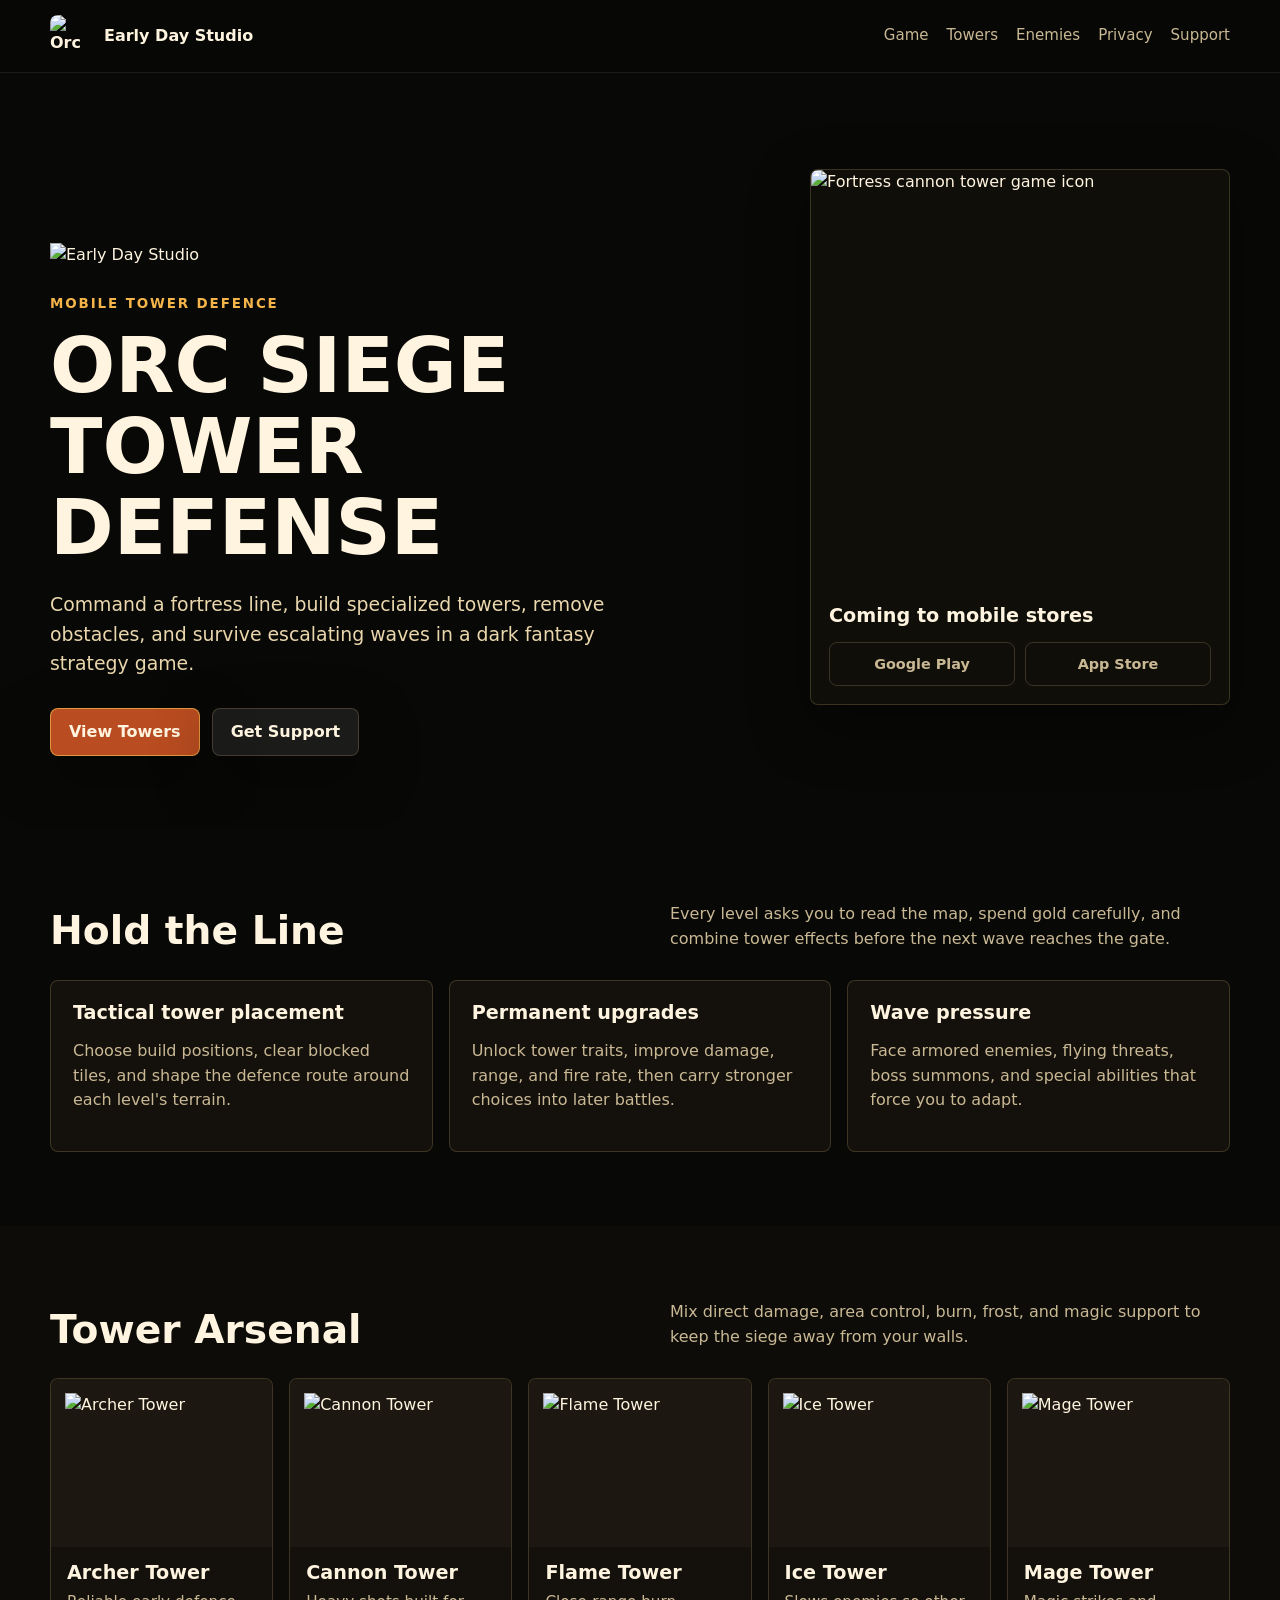
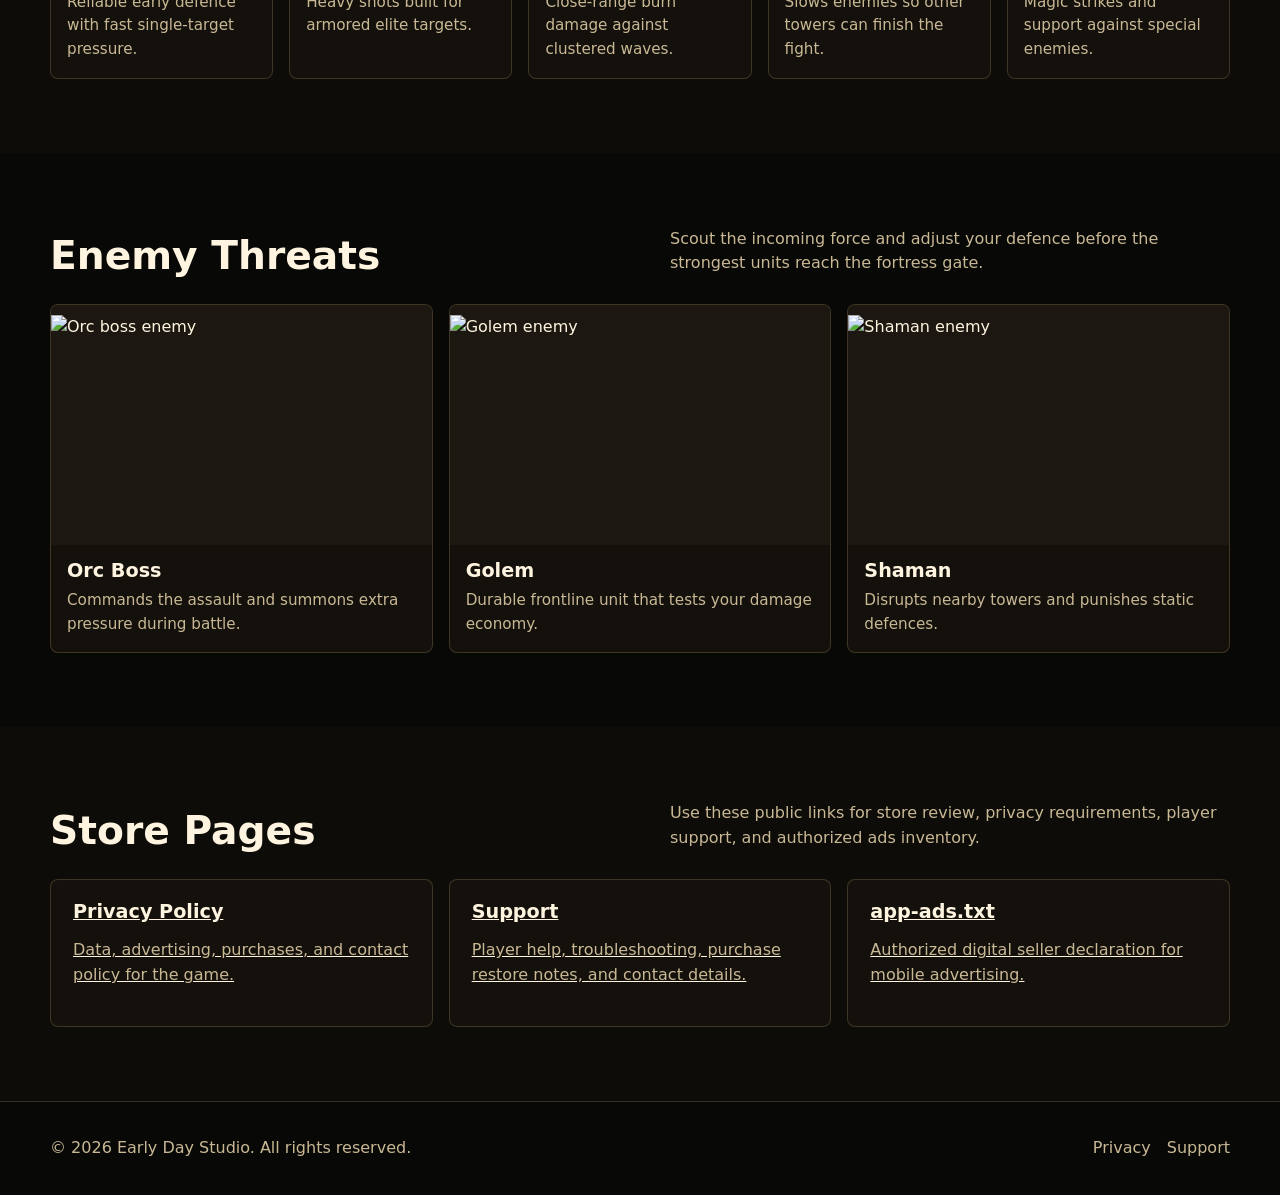
==== index.html @ 52c7baf3 "Add files via upload" ====
<!doctype html>
<html lang="en">
  <head>
    <meta charset="utf-8">
    <meta name="viewport" content="width=device-width, initial-scale=1">
    <title>Orc Siege Tower Defense | Early Day Studio</title>
    <meta name="description" content="Build towers, clear tactical paths, and hold the fortress against waves of enemies in Orc Siege Tower Defense.">
    <link rel="icon" href="assets/icon.png">
    <link rel="stylesheet" href="styles.css">
  </head>
  <body>
    <header class="site-header">
      <nav class="nav" aria-label="Main navigation">
        <a class="brand" href="index.html">
          <img src="assets/icon.png" alt="Orc Siege Tower Defense icon">
          <span>Early Day Studio</span>
        </a>
        <div class="nav-links">
          <a href="#game">Game</a>
          <a href="#towers">Towers</a>
          <a href="#enemies">Enemies</a>
          <a href="privacy.html">Privacy</a>
          <a href="support.html">Support</a>
        </div>
      </nav>
    </header>

    <main>
      <section class="hero" id="game">
        <div class="hero-inner">
          <div>
            <img class="studio-mark" src="assets/early-day.png" alt="Early Day Studio">
            <p class="eyebrow">Mobile tower defence</p>
            <h1>Orc Siege Tower Defense</h1>
            <p class="hero-copy">
              Command a fortress line, build specialized towers, remove obstacles, and survive escalating waves in a dark fantasy strategy game.
            </p>
            <div class="hero-actions">
              <a class="button primary" href="#towers">View Towers</a>
              <a class="button" href="support.html">Get Support</a>
            </div>
          </div>

          <aside class="hero-card" aria-label="Store status">
            <img src="assets/icon.png" alt="Fortress cannon tower game icon">
            <div class="hero-card-body">
              <h3>Coming to mobile stores</h3>
              <div class="store-status">
                <div class="store-pill">Google Play</div>
                <div class="store-pill">App Store</div>
              </div>
            </div>
          </aside>
        </div>
      </section>

      <section class="section">
        <div class="container">
          <div class="section-head">
            <h2>Hold the Line</h2>
            <p>Every level asks you to read the map, spend gold carefully, and combine tower effects before the next wave reaches the gate.</p>
          </div>
          <div class="feature-grid">
            <article class="feature">
              <h3>Tactical tower placement</h3>
              <p>Choose build positions, clear blocked tiles, and shape the defence route around each level's terrain.</p>
            </article>
            <article class="feature">
              <h3>Permanent upgrades</h3>
              <p>Unlock tower traits, improve damage, range, and fire rate, then carry stronger choices into later battles.</p>
            </article>
            <article class="feature">
              <h3>Wave pressure</h3>
              <p>Face armored enemies, flying threats, boss summons, and special abilities that force you to adapt.</p>
            </article>
          </div>
        </div>
      </section>

      <section class="section alt" id="towers">
        <div class="container">
          <div class="section-head">
            <h2>Tower Arsenal</h2>
            <p>Mix direct damage, area control, burn, frost, and magic support to keep the siege away from your walls.</p>
          </div>
          <div class="tower-grid">
            <article class="tower">
              <img src="assets/tower-archer.png" alt="Archer Tower">
              <div class="card-body">
                <h3>Archer Tower</h3>
                <p>Reliable early defence with fast single-target pressure.</p>
              </div>
            </article>
            <article class="tower">
              <img src="assets/tower-cannon.png" alt="Cannon Tower">
              <div class="card-body">
                <h3>Cannon Tower</h3>
                <p>Heavy shots built for armored elite targets.</p>
              </div>
            </article>
            <article class="tower">
              <img src="assets/tower-flame.png" alt="Flame Tower">
              <div class="card-body">
                <h3>Flame Tower</h3>
                <p>Close-range burn damage against clustered waves.</p>
              </div>
            </article>
            <article class="tower">
              <img src="assets/tower-ice.png" alt="Ice Tower">
              <div class="card-body">
                <h3>Ice Tower</h3>
                <p>Slows enemies so other towers can finish the fight.</p>
              </div>
            </article>
            <article class="tower">
              <img src="assets/tower-mage.png" alt="Mage Tower">
              <div class="card-body">
                <h3>Mage Tower</h3>
                <p>Magic strikes and support against special enemies.</p>
              </div>
            </article>
          </div>
        </div>
      </section>

      <section class="section" id="enemies">
        <div class="container">
          <div class="section-head">
            <h2>Enemy Threats</h2>
            <p>Scout the incoming force and adjust your defence before the strongest units reach the fortress gate.</p>
          </div>
          <div class="enemy-grid">
            <article class="enemy">
              <img src="assets/enemy-boss.png" alt="Orc boss enemy">
              <div class="card-body">
                <h3>Orc Boss</h3>
                <p>Commands the assault and summons extra pressure during battle.</p>
              </div>
            </article>
            <article class="enemy">
              <img src="assets/enemy-golem.png" alt="Golem enemy">
              <div class="card-body">
                <h3>Golem</h3>
                <p>Durable frontline unit that tests your damage economy.</p>
              </div>
            </article>
            <article class="enemy">
              <img src="assets/enemy-shaman.png" alt="Shaman enemy">
              <div class="card-body">
                <h3>Shaman</h3>
                <p>Disrupts nearby towers and punishes static defences.</p>
              </div>
            </article>
          </div>
        </div>
      </section>

      <section class="section alt">
        <div class="container">
          <div class="section-head">
            <h2>Store Pages</h2>
            <p>Use these public links for store review, privacy requirements, player support, and authorized ads inventory.</p>
          </div>
          <div class="legal-grid">
            <a class="legal-card" href="privacy.html">
              <h3>Privacy Policy</h3>
              <p>Data, advertising, purchases, and contact policy for the game.</p>
            </a>
            <a class="legal-card" href="support.html">
              <h3>Support</h3>
              <p>Player help, troubleshooting, purchase restore notes, and contact details.</p>
            </a>
            <a class="legal-card" href="app-ads.txt">
              <h3>app-ads.txt</h3>
              <p>Authorized digital seller declaration for mobile advertising.</p>
            </a>
          </div>
        </div>
      </section>
    </main>

    <footer class="site-footer">
      <div class="container footer-inner">
        <span>© 2026 Early Day Studio. All rights reserved.</span>
        <div class="footer-links">
          <a href="privacy.html">Privacy</a>
          <a href="support.html">Support</a>
        </div>
      </div>
    </footer>
  </body>
</html>
---- styles.css ----
:root {
  color-scheme: dark;
  --bg: #080806;
  --panel: #14110c;
  --panel-2: #1c1811;
  --ink: #fff4df;
  --muted: #c9b894;
  --gold: #f4b44a;
  --ember: #d85a25;
  --green: #6f9d4a;
  --line: rgba(255, 218, 143, 0.18);
  --shadow: 0 20px 60px rgba(0, 0, 0, 0.42);
}

* {
  box-sizing: border-box;
}

html {
  scroll-behavior: smooth;
}

body {
  margin: 0;
  background: var(--bg);
  color: var(--ink);
  font-family: Inter, ui-sans-serif, system-ui, -apple-system, BlinkMacSystemFont, "Segoe UI", sans-serif;
  line-height: 1.55;
}

img {
  display: block;
  max-width: 100%;
}

a {
  color: inherit;
}

.site-header {
  position: fixed;
  z-index: 20;
  top: 0;
  right: 0;
  left: 0;
  border-bottom: 1px solid rgba(255, 255, 255, 0.08);
  background: rgba(8, 8, 6, 0.76);
  backdrop-filter: blur(16px);
}

.nav {
  display: flex;
  align-items: center;
  justify-content: space-between;
  gap: 20px;
  width: min(1180px, calc(100% - 36px));
  min-height: 72px;
  margin: 0 auto;
}

.brand {
  display: inline-flex;
  align-items: center;
  gap: 12px;
  text-decoration: none;
  font-weight: 800;
  letter-spacing: 0;
}

.brand img {
  width: 42px;
  height: 42px;
  border-radius: 8px;
}

.nav-links {
  display: flex;
  align-items: center;
  gap: 18px;
  font-size: 0.94rem;
  color: var(--muted);
}

.nav-links a {
  text-decoration: none;
}

.nav-links a:hover {
  color: var(--ink);
}

.hero {
  position: relative;
  display: grid;
  min-height: 92vh;
  padding: 118px 0 72px;
  overflow: hidden;
  background-image:
    linear-gradient(90deg, rgba(8, 8, 6, 0.96) 0%, rgba(8, 8, 6, 0.62) 42%, rgba(8, 8, 6, 0.28) 78%),
    linear-gradient(0deg, rgba(8, 8, 6, 1) 0%, rgba(8, 8, 6, 0.08) 42%),
    url("assets/main-menu-picture.png");
  background-position: center;
  background-size: cover;
}

.hero-inner {
  position: relative;
  z-index: 1;
  display: grid;
  grid-template-columns: minmax(0, 620px) minmax(280px, 420px);
  align-items: end;
  justify-content: space-between;
  gap: 52px;
  width: min(1180px, calc(100% - 36px));
  margin: 0 auto;
}

.studio-mark {
  width: 176px;
  margin-bottom: 26px;
}

.eyebrow {
  margin: 0 0 12px;
  color: var(--gold);
  font-size: 0.84rem;
  font-weight: 800;
  letter-spacing: 0.14em;
  text-transform: uppercase;
}

h1,
h2,
h3 {
  margin: 0;
  line-height: 1.05;
  letter-spacing: 0;
}

h1 {
  max-width: 12ch;
  font-size: 4.8rem;
  text-transform: uppercase;
}

.hero-copy {
  max-width: 600px;
  margin: 22px 0 0;
  color: #ead7ad;
  font-size: 1.18rem;
}

.hero-actions {
  display: flex;
  flex-wrap: wrap;
  gap: 12px;
  margin-top: 30px;
}

.button {
  display: inline-flex;
  align-items: center;
  justify-content: center;
  min-height: 48px;
  padding: 0 18px;
  border: 1px solid var(--line);
  border-radius: 8px;
  color: var(--ink);
  background: rgba(255, 255, 255, 0.08);
  box-shadow: var(--shadow);
  font-weight: 800;
  text-decoration: none;
}

.button.primary {
  border-color: rgba(244, 180, 74, 0.72);
  background: #b94c20;
}

.button:hover {
  transform: translateY(-1px);
}

.hero-card {
  align-self: center;
  border: 1px solid var(--line);
  border-radius: 8px;
  background: rgba(20, 17, 12, 0.74);
  box-shadow: var(--shadow);
  overflow: hidden;
}

.hero-card img {
  width: 100%;
  aspect-ratio: 1;
  object-fit: cover;
}

.hero-card-body {
  padding: 18px;
}

.store-status {
  display: grid;
  grid-template-columns: 1fr 1fr;
  gap: 10px;
  margin-top: 16px;
}

.store-pill {
  min-height: 44px;
  padding: 10px;
  border: 1px solid var(--line);
  border-radius: 8px;
  color: var(--muted);
  text-align: center;
  font-size: 0.9rem;
  font-weight: 800;
}

.section {
  padding: 74px 0;
}

.section.alt {
  background: #0d0c08;
}

.container {
  width: min(1180px, calc(100% - 36px));
  margin: 0 auto;
}

.section-head {
  display: flex;
  align-items: end;
  justify-content: space-between;
  gap: 30px;
  margin-bottom: 28px;
}

.section-head p {
  max-width: 560px;
  margin: 0;
  color: var(--muted);
}

h2 {
  font-size: 2.45rem;
}

h3 {
  font-size: 1.2rem;
}

.feature-grid,
.tower-grid,
.enemy-grid,
.legal-grid {
  display: grid;
  gap: 16px;
}

.feature-grid {
  grid-template-columns: repeat(3, 1fr);
}

.tower-grid {
  grid-template-columns: repeat(5, 1fr);
}

.enemy-grid,
.legal-grid {
  grid-template-columns: repeat(3, 1fr);
}

.feature,
.tower,
.enemy,
.legal-card,
.content-panel {
  border: 1px solid var(--line);
  border-radius: 8px;
  background: var(--panel);
}

.feature,
.legal-card {
  padding: 22px;
}

.feature p,
.legal-card p,
.content-panel p,
.content-panel li {
  color: var(--muted);
}

.tower,
.enemy {
  overflow: hidden;
}

.tower img {
  width: 100%;
  height: 168px;
  object-fit: contain;
  padding: 14px;
  background: var(--panel-2);
}

.enemy img {
  width: 100%;
  height: 240px;
  object-fit: contain;
  padding-top: 10px;
  background: var(--panel-2);
}

.card-body {
  min-height: 96px;
  padding: 16px;
}

.card-body p {
  margin: 8px 0 0;
  color: var(--muted);
  font-size: 0.95rem;
}

.content-panel {
  padding: 28px;
}

.content-panel + .content-panel {
  margin-top: 16px;
}

.content-panel h2 {
  margin-bottom: 14px;
  font-size: 1.75rem;
}

.content-panel h3 {
  margin-top: 26px;
}

.content-panel ul {
  padding-left: 20px;
}

.page-hero {
  padding: 132px 0 54px;
  background: #0d0c08;
}

.page-hero p {
  max-width: 720px;
  color: var(--muted);
  font-size: 1.08rem;
}

.site-footer {
  padding: 34px 0;
  border-top: 1px solid var(--line);
  color: var(--muted);
  background: #080806;
}

.footer-inner {
  display: flex;
  align-items: center;
  justify-content: space-between;
  gap: 24px;
}

.footer-links {
  display: flex;
  gap: 16px;
}

.footer-links a {
  text-decoration: none;
}

@media (max-width: 900px) {
  .nav {
    min-height: 64px;
  }

  .nav-links {
    gap: 12px;
    font-size: 0.86rem;
  }

  .hero {
    min-height: auto;
    padding-top: 104px;
  }

  .hero-inner {
    grid-template-columns: 1fr;
    gap: 34px;
  }

  h1 {
    font-size: 3.25rem;
  }

  .hero-card {
    max-width: 420px;
  }

  .feature-grid,
  .tower-grid,
  .enemy-grid,
  .legal-grid {
    grid-template-columns: repeat(2, 1fr);
  }

  .section-head {
    display: block;
  }

  .section-head p {
    margin-top: 12px;
  }
}

@media (max-width: 620px) {
  .nav {
    align-items: flex-start;
    flex-direction: column;
    justify-content: center;
    padding: 12px 0;
  }

  .nav-links {
    flex-wrap: wrap;
  }

  h1 {
    font-size: 2.5rem;
  }

  h2 {
    font-size: 2rem;
  }

  .hero-copy {
    font-size: 1rem;
  }

  .feature-grid,
  .tower-grid,
  .enemy-grid,
  .legal-grid,
  .store-status {
    grid-template-columns: 1fr;
  }

  .footer-inner {
    align-items: flex-start;
    flex-direction: column;
  }
}
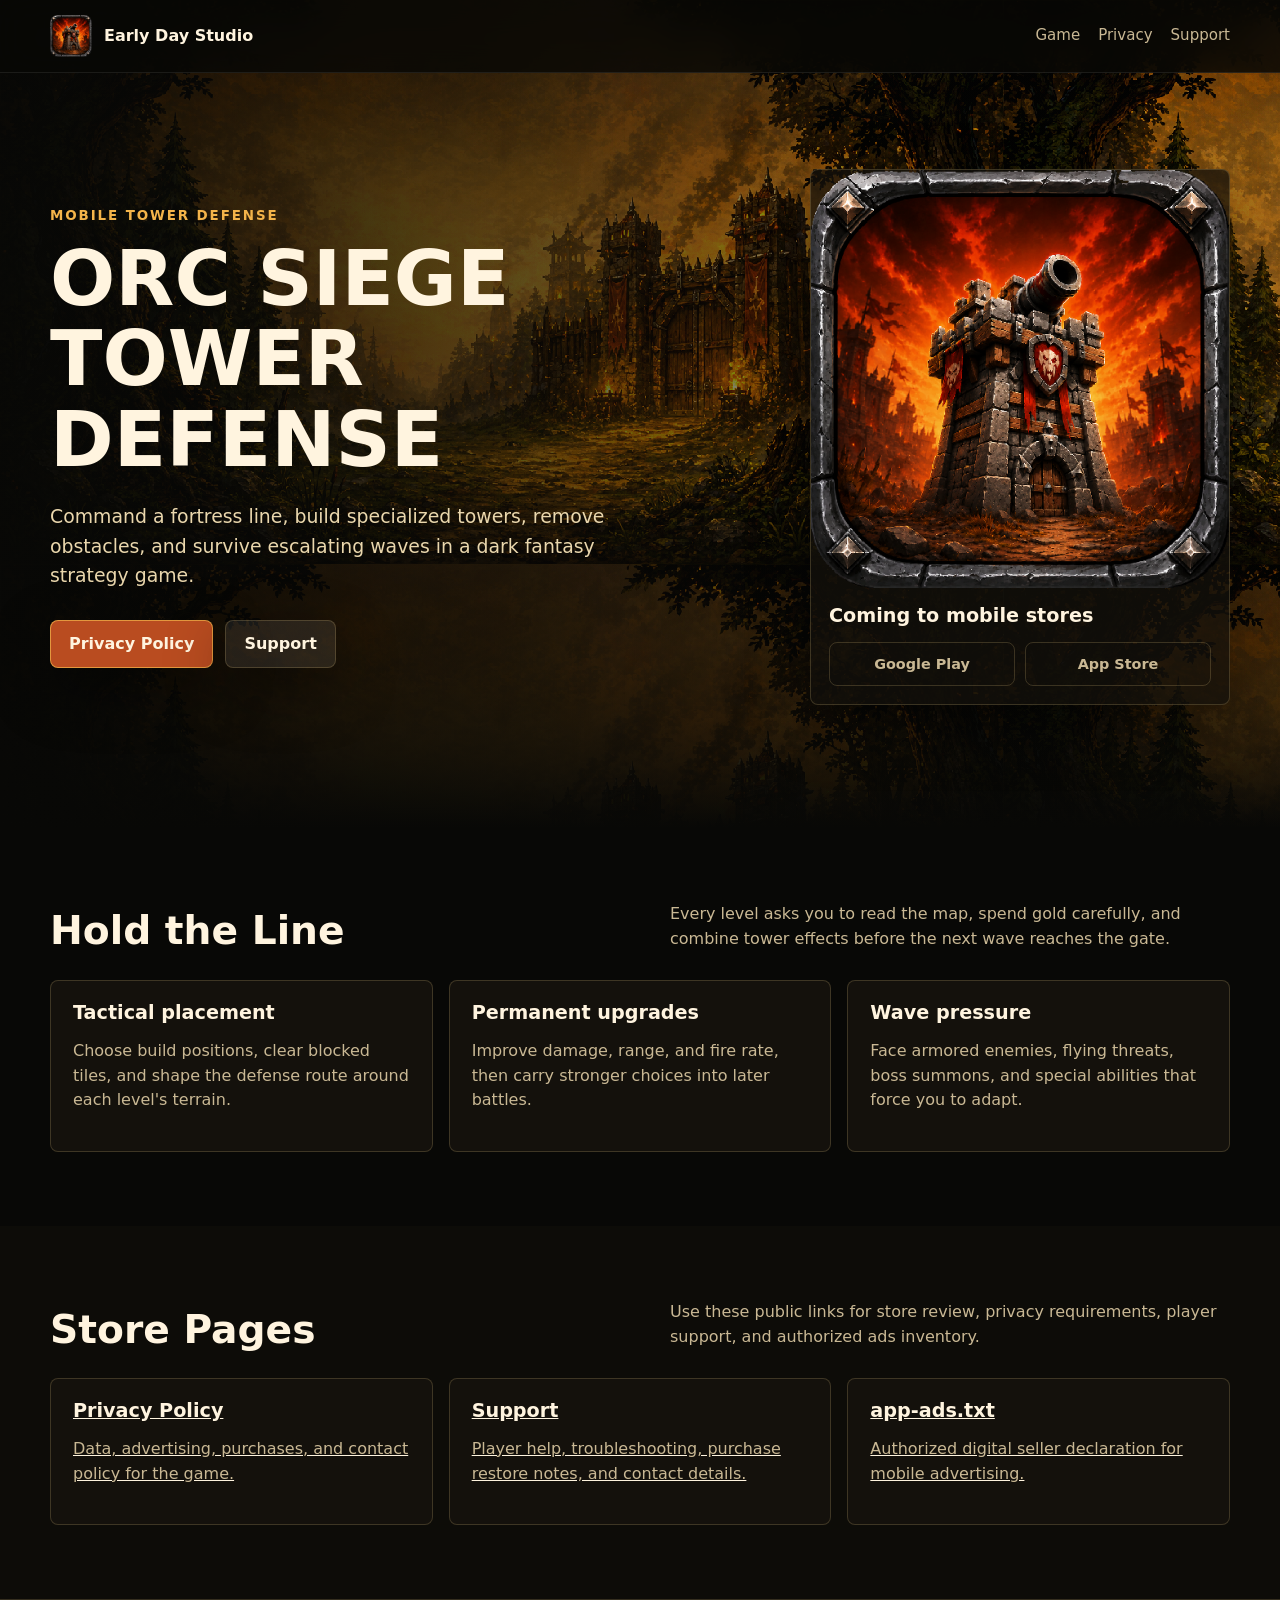
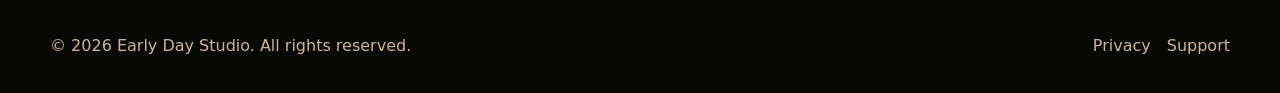
==== commit 72ad5463: "Add files via upload" ====
--- a/index.html
+++ b/index.html
@@ -4,21 +4,19 @@
     <meta charset="utf-8">
     <meta name="viewport" content="width=device-width, initial-scale=1">
     <title>Orc Siege Tower Defense | Early Day Studio</title>
-    <meta name="description" content="Build towers, clear tactical paths, and hold the fortress against waves of enemies in Orc Siege Tower Defense.">
-    <link rel="icon" href="assets/icon.png">
+    <meta name="description" content="Build defenses, clear tactical paths, and hold the fortress against waves of enemies in Orc Siege Tower Defense.">
+    <link rel="icon" href="icon.png">
     <link rel="stylesheet" href="styles.css">
   </head>
   <body>
     <header class="site-header">
       <nav class="nav" aria-label="Main navigation">
         <a class="brand" href="index.html">
-          <img src="assets/icon.png" alt="Orc Siege Tower Defense icon">
+          <img src="icon.png" alt="Orc Siege Tower Defense icon">
           <span>Early Day Studio</span>
         </a>
         <div class="nav-links">
           <a href="#game">Game</a>
-          <a href="#towers">Towers</a>
-          <a href="#enemies">Enemies</a>
           <a href="privacy.html">Privacy</a>
           <a href="support.html">Support</a>
         </div>
@@ -29,20 +27,19 @@
       <section class="hero" id="game">
         <div class="hero-inner">
           <div>
-            <img class="studio-mark" src="assets/early-day.png" alt="Early Day Studio">
-            <p class="eyebrow">Mobile tower defence</p>
+            <p class="eyebrow">Mobile tower defense</p>
             <h1>Orc Siege Tower Defense</h1>
             <p class="hero-copy">
               Command a fortress line, build specialized towers, remove obstacles, and survive escalating waves in a dark fantasy strategy game.
             </p>
             <div class="hero-actions">
-              <a class="button primary" href="#towers">View Towers</a>
-              <a class="button" href="support.html">Get Support</a>
+              <a class="button primary" href="privacy.html">Privacy Policy</a>
+              <a class="button" href="support.html">Support</a>
             </div>
           </div>
 
           <aside class="hero-card" aria-label="Store status">
-            <img src="assets/icon.png" alt="Fortress cannon tower game icon">
+            <img src="icon.png" alt="Fortress cannon tower game icon">
             <div class="hero-card-body">
               <h3>Coming to mobile stores</h3>
               <div class="store-status">
@@ -62,94 +59,16 @@
           </div>
           <div class="feature-grid">
             <article class="feature">
-              <h3>Tactical tower placement</h3>
-              <p>Choose build positions, clear blocked tiles, and shape the defence route around each level's terrain.</p>
+              <h3>Tactical placement</h3>
+              <p>Choose build positions, clear blocked tiles, and shape the defense route around each level's terrain.</p>
             </article>
             <article class="feature">
               <h3>Permanent upgrades</h3>
-              <p>Unlock tower traits, improve damage, range, and fire rate, then carry stronger choices into later battles.</p>
+              <p>Improve damage, range, and fire rate, then carry stronger choices into later battles.</p>
             </article>
             <article class="feature">
               <h3>Wave pressure</h3>
               <p>Face armored enemies, flying threats, boss summons, and special abilities that force you to adapt.</p>
-            </article>
-          </div>
-        </div>
-      </section>
-
-      <section class="section alt" id="towers">
-        <div class="container">
-          <div class="section-head">
-            <h2>Tower Arsenal</h2>
-            <p>Mix direct damage, area control, burn, frost, and magic support to keep the siege away from your walls.</p>
-          </div>
-          <div class="tower-grid">
-            <article class="tower">
-              <img src="assets/tower-archer.png" alt="Archer Tower">
-              <div class="card-body">
-                <h3>Archer Tower</h3>
-                <p>Reliable early defence with fast single-target pressure.</p>
-              </div>
-            </article>
-            <article class="tower">
-              <img src="assets/tower-cannon.png" alt="Cannon Tower">
-              <div class="card-body">
-                <h3>Cannon Tower</h3>
-                <p>Heavy shots built for armored elite targets.</p>
-              </div>
-            </article>
-            <article class="tower">
-              <img src="assets/tower-flame.png" alt="Flame Tower">
-              <div class="card-body">
-                <h3>Flame Tower</h3>
-                <p>Close-range burn damage against clustered waves.</p>
-              </div>
-            </article>
-            <article class="tower">
-              <img src="assets/tower-ice.png" alt="Ice Tower">
-              <div class="card-body">
-                <h3>Ice Tower</h3>
-                <p>Slows enemies so other towers can finish the fight.</p>
-              </div>
-            </article>
-            <article class="tower">
-              <img src="assets/tower-mage.png" alt="Mage Tower">
-              <div class="card-body">
-                <h3>Mage Tower</h3>
-                <p>Magic strikes and support against special enemies.</p>
-              </div>
-            </article>
-          </div>
-        </div>
-      </section>
-
-      <section class="section" id="enemies">
-        <div class="container">
-          <div class="section-head">
-            <h2>Enemy Threats</h2>
-            <p>Scout the incoming force and adjust your defence before the strongest units reach the fortress gate.</p>
-          </div>
-          <div class="enemy-grid">
-            <article class="enemy">
-              <img src="assets/enemy-boss.png" alt="Orc boss enemy">
-              <div class="card-body">
-                <h3>Orc Boss</h3>
-                <p>Commands the assault and summons extra pressure during battle.</p>
-              </div>
-            </article>
-            <article class="enemy">
-              <img src="assets/enemy-golem.png" alt="Golem enemy">
-              <div class="card-body">
-                <h3>Golem</h3>
-                <p>Durable frontline unit that tests your damage economy.</p>
-              </div>
-            </article>
-            <article class="enemy">
-              <img src="assets/enemy-shaman.png" alt="Shaman enemy">
-              <div class="card-body">
-                <h3>Shaman</h3>
-                <p>Disrupts nearby towers and punishes static defences.</p>
-              </div>
             </article>
           </div>
         </div>
@@ -181,7 +100,7 @@
 
     <footer class="site-footer">
       <div class="container footer-inner">
-        <span>© 2026 Early Day Studio. All rights reserved.</span>
+        <span>&copy; 2026 Early Day Studio. All rights reserved.</span>
         <div class="footer-links">
           <a href="privacy.html">Privacy</a>
           <a href="support.html">Support</a>
--- a/styles.css
+++ b/styles.css
@@ -2,12 +2,9 @@
   color-scheme: dark;
   --bg: #080806;
   --panel: #14110c;
-  --panel-2: #1c1811;
   --ink: #fff4df;
   --muted: #c9b894;
   --gold: #f4b44a;
-  --ember: #d85a25;
-  --green: #6f9d4a;
   --line: rgba(255, 218, 143, 0.18);
   --shadow: 0 20px 60px rgba(0, 0, 0, 0.42);
 }
@@ -44,7 +41,7 @@
   right: 0;
   left: 0;
   border-bottom: 1px solid rgba(255, 255, 255, 0.08);
-  background: rgba(8, 8, 6, 0.76);
+  background: rgba(8, 8, 6, 0.82);
   backdrop-filter: blur(16px);
 }
 
@@ -64,7 +61,6 @@
   gap: 12px;
   text-decoration: none;
   font-weight: 800;
-  letter-spacing: 0;
 }
 
 .brand img {
@@ -90,7 +86,6 @@
 }
 
 .hero {
-  position: relative;
   display: grid;
   min-height: 92vh;
   padding: 118px 0 72px;
@@ -98,26 +93,17 @@
   background-image:
     linear-gradient(90deg, rgba(8, 8, 6, 0.96) 0%, rgba(8, 8, 6, 0.62) 42%, rgba(8, 8, 6, 0.28) 78%),
     linear-gradient(0deg, rgba(8, 8, 6, 1) 0%, rgba(8, 8, 6, 0.08) 42%),
-    url("assets/main-menu-picture.png");
-  background-position: center;
-  background-size: cover;
+    url("background.png");
 }
 
 .hero-inner {
-  position: relative;
-  z-index: 1;
   display: grid;
   grid-template-columns: minmax(0, 620px) minmax(280px, 420px);
-  align-items: end;
+  align-items: center;
   justify-content: space-between;
   gap: 52px;
   width: min(1180px, calc(100% - 36px));
   margin: 0 auto;
-}
-
-.studio-mark {
-  width: 176px;
-  margin-bottom: 26px;
 }
 
 .eyebrow {
@@ -177,12 +163,7 @@
   background: #b94c20;
 }
 
-.button:hover {
-  transform: translateY(-1px);
-}
-
 .hero-card {
-  align-self: center;
   border: 1px solid var(--line);
   border-radius: 8px;
   background: rgba(20, 17, 12, 0.74);
@@ -222,7 +203,8 @@
   padding: 74px 0;
 }
 
-.section.alt {
+.section.alt,
+.page-hero {
   background: #0d0c08;
 }
 
@@ -254,29 +236,17 @@
 }
 
 .feature-grid,
-.tower-grid,
-.enemy-grid,
 .legal-grid {
   display: grid;
   gap: 16px;
 }
 
-.feature-grid {
-  grid-template-columns: repeat(3, 1fr);
-}
-
-.tower-grid {
-  grid-template-columns: repeat(5, 1fr);
-}
-
-.enemy-grid,
+.feature-grid,
 .legal-grid {
   grid-template-columns: repeat(3, 1fr);
 }
 
 .feature,
-.tower,
-.enemy,
 .legal-card,
 .content-panel {
   border: 1px solid var(--line);
@@ -296,38 +266,6 @@
   color: var(--muted);
 }
 
-.tower,
-.enemy {
-  overflow: hidden;
-}
-
-.tower img {
-  width: 100%;
-  height: 168px;
-  object-fit: contain;
-  padding: 14px;
-  background: var(--panel-2);
-}
-
-.enemy img {
-  width: 100%;
-  height: 240px;
-  object-fit: contain;
-  padding-top: 10px;
-  background: var(--panel-2);
-}
-
-.card-body {
-  min-height: 96px;
-  padding: 16px;
-}
-
-.card-body p {
-  margin: 8px 0 0;
-  color: var(--muted);
-  font-size: 0.95rem;
-}
-
 .content-panel {
   padding: 28px;
 }
@@ -351,7 +289,6 @@
 
 .page-hero {
   padding: 132px 0 54px;
-  background: #0d0c08;
 }
 
 .page-hero p {
@@ -412,8 +349,6 @@
   }
 
   .feature-grid,
-  .tower-grid,
-  .enemy-grid,
   .legal-grid {
     grid-template-columns: repeat(2, 1fr);
   }
@@ -452,8 +387,6 @@
   }
 
   .feature-grid,
-  .tower-grid,
-  .enemy-grid,
   .legal-grid,
   .store-status {
     grid-template-columns: 1fr;
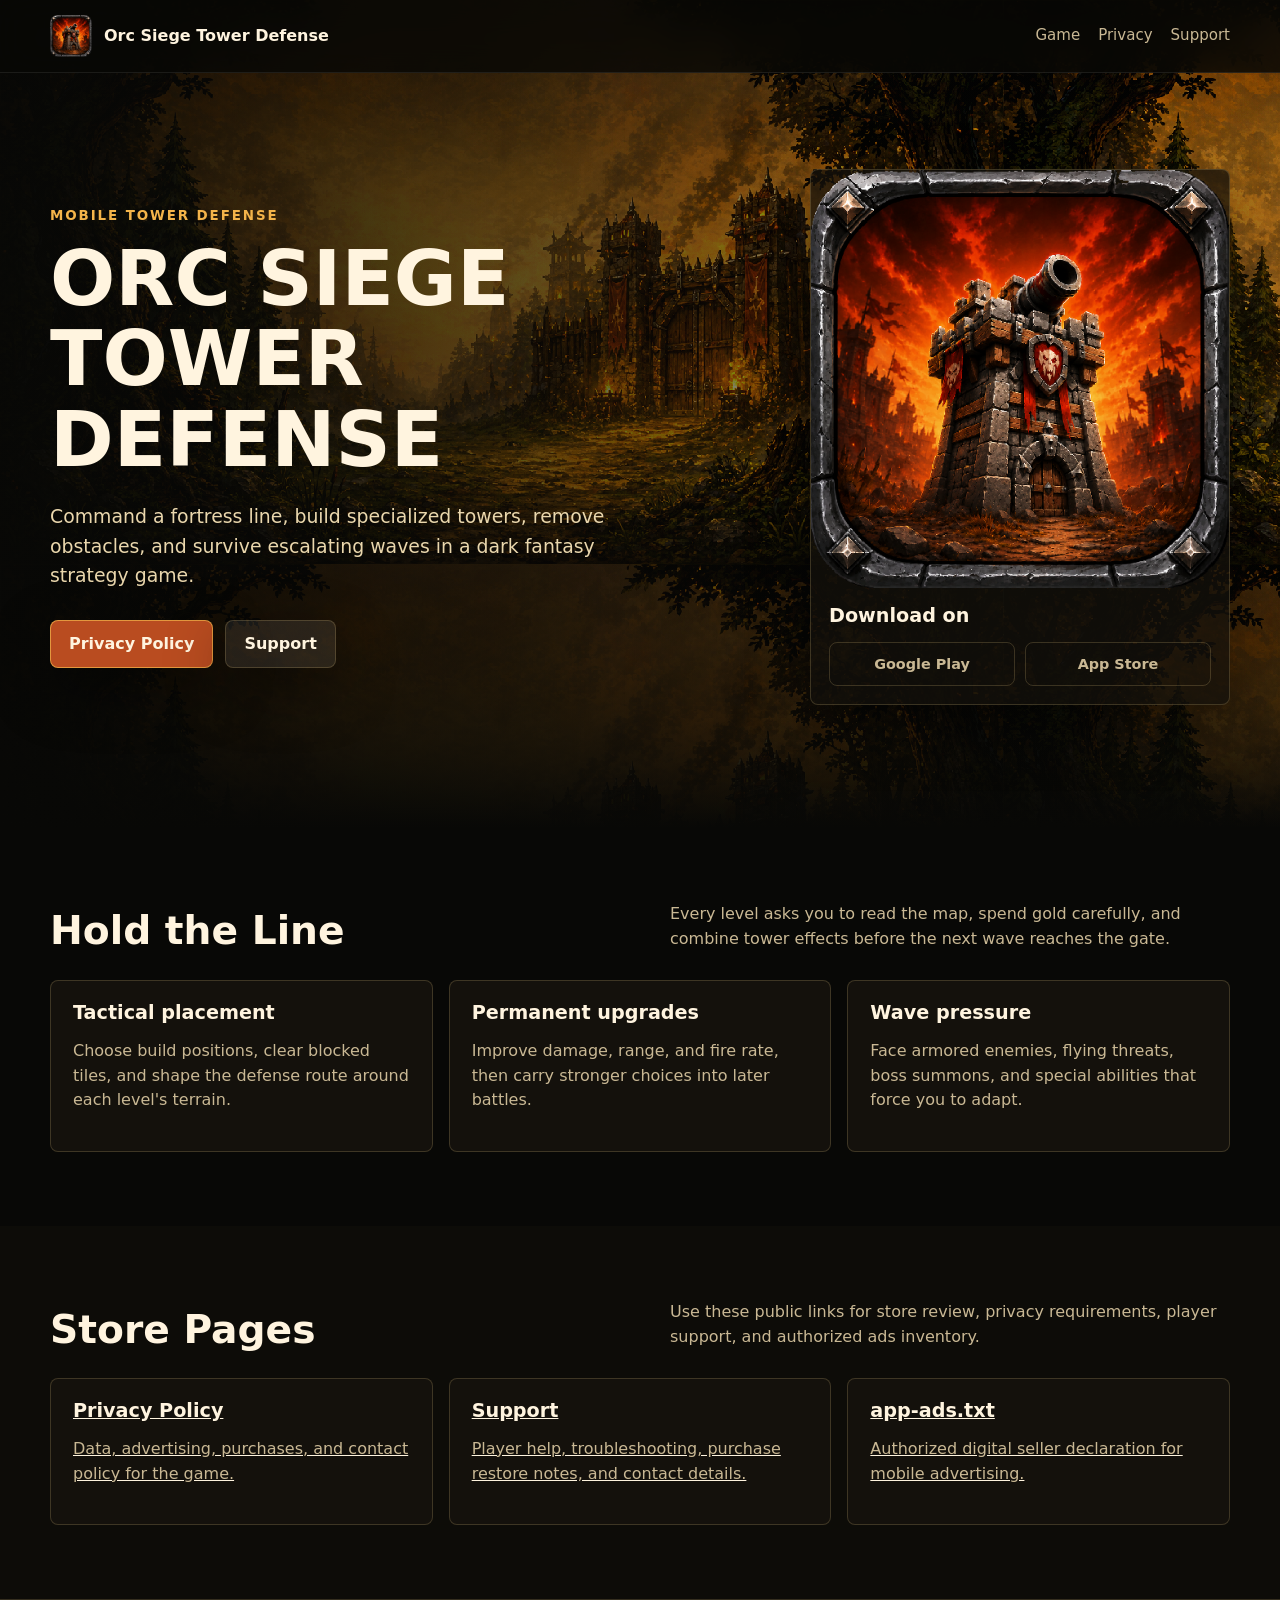
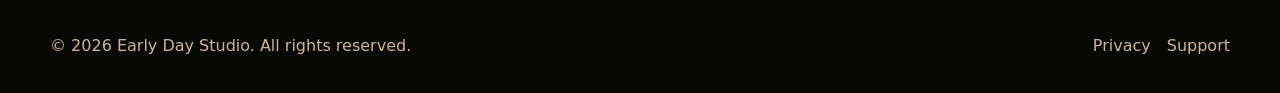
==== commit a7dac3a6: "Add files via upload" ====
--- a/index.html
+++ b/index.html
@@ -13,7 +13,7 @@
       <nav class="nav" aria-label="Main navigation">
         <a class="brand" href="index.html">
           <img src="icon.png" alt="Orc Siege Tower Defense icon">
-          <span>Early Day Studio</span>
+          <span>Orc Siege Tower Defense</span>
         </a>
         <div class="nav-links">
           <a href="#game">Game</a>
@@ -41,10 +41,10 @@
           <aside class="hero-card" aria-label="Store status">
             <img src="icon.png" alt="Fortress cannon tower game icon">
             <div class="hero-card-body">
-              <h3>Coming to mobile stores</h3>
+              <h3>Download on</h3>
               <div class="store-status">
-                <div class="store-pill">Google Play</div>
-                <div class="store-pill">App Store</div>
+                <a class="store-pill" href="#" aria-label="Download on Google Play">Google Play</a>
+                <a class="store-pill" href="#" aria-label="Download on the App Store">App Store</a>
               </div>
             </div>
           </aside>
--- a/styles.css
+++ b/styles.css
@@ -189,6 +189,9 @@
 }
 
 .store-pill {
+  display: flex;
+  align-items: center;
+  justify-content: center;
   min-height: 44px;
   padding: 10px;
   border: 1px solid var(--line);
@@ -197,6 +200,7 @@
   text-align: center;
   font-size: 0.9rem;
   font-weight: 800;
+  text-decoration: none;
 }
 
 .section {
